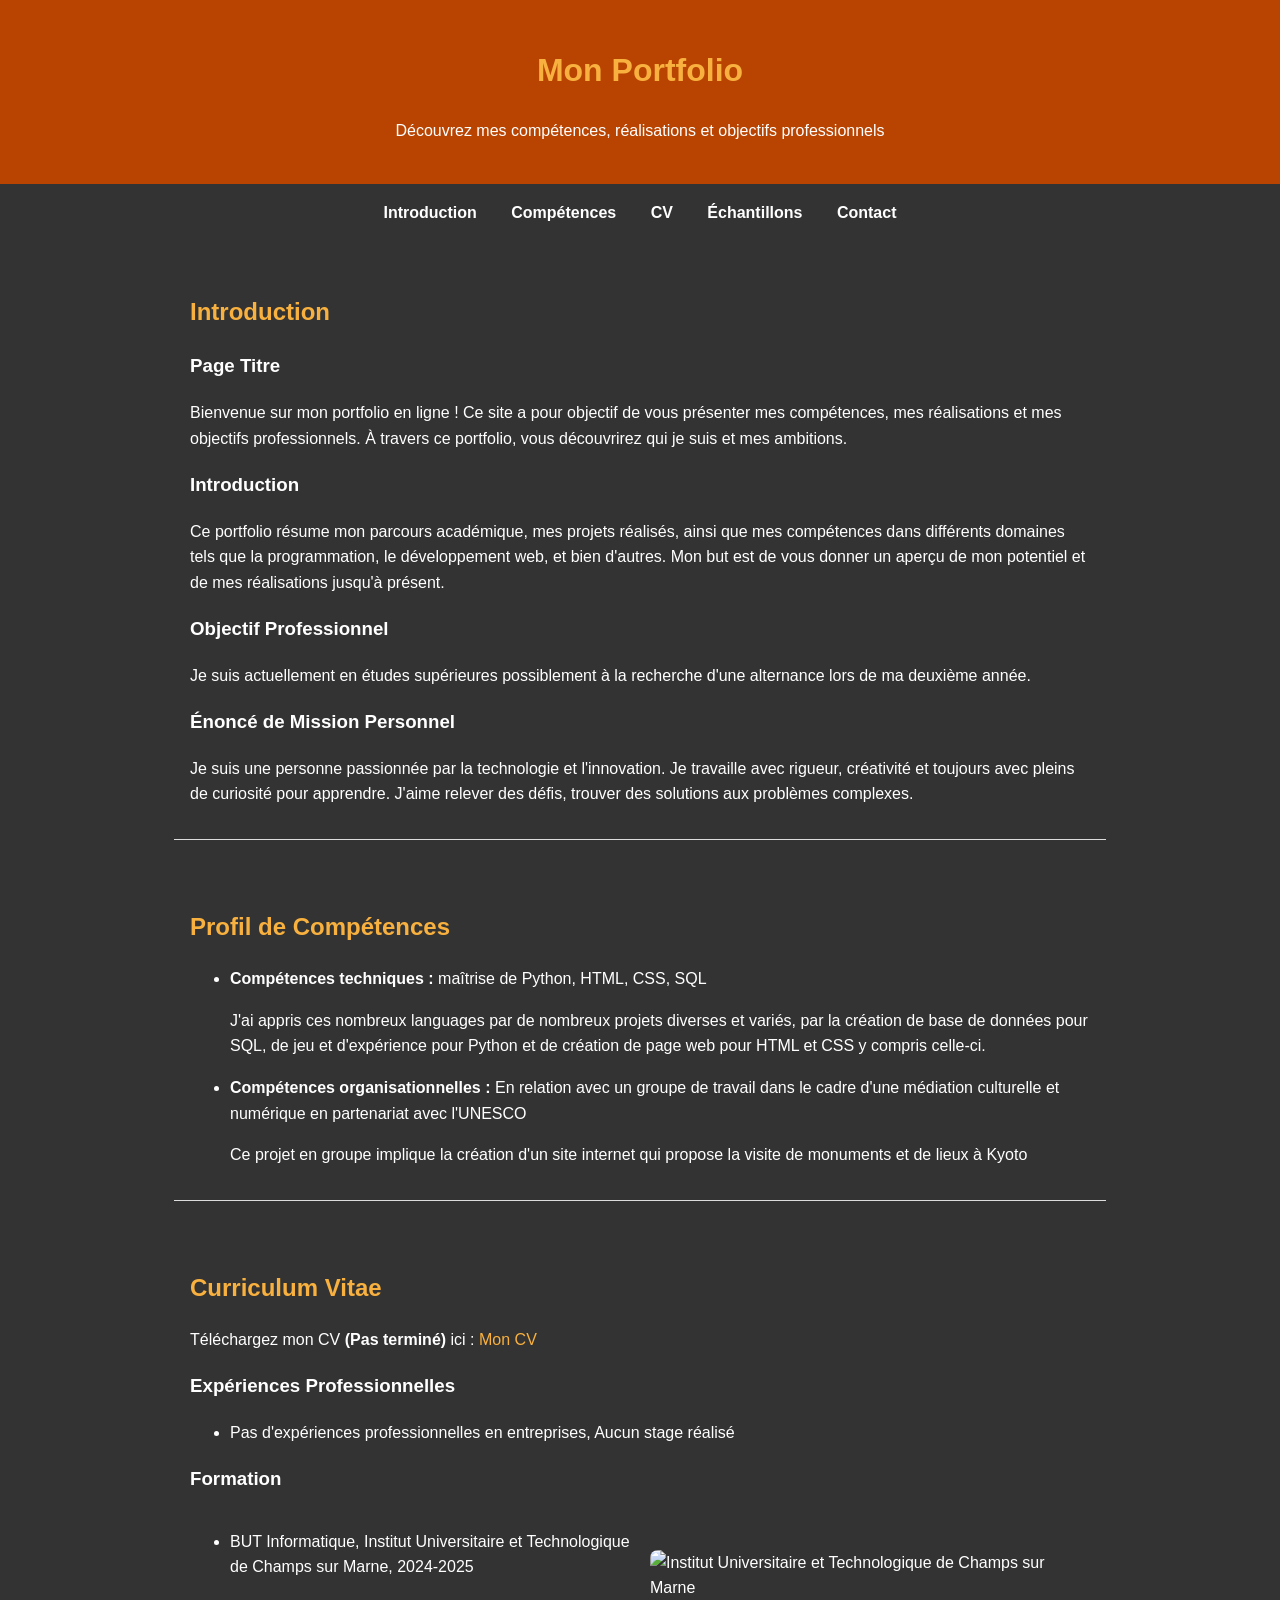
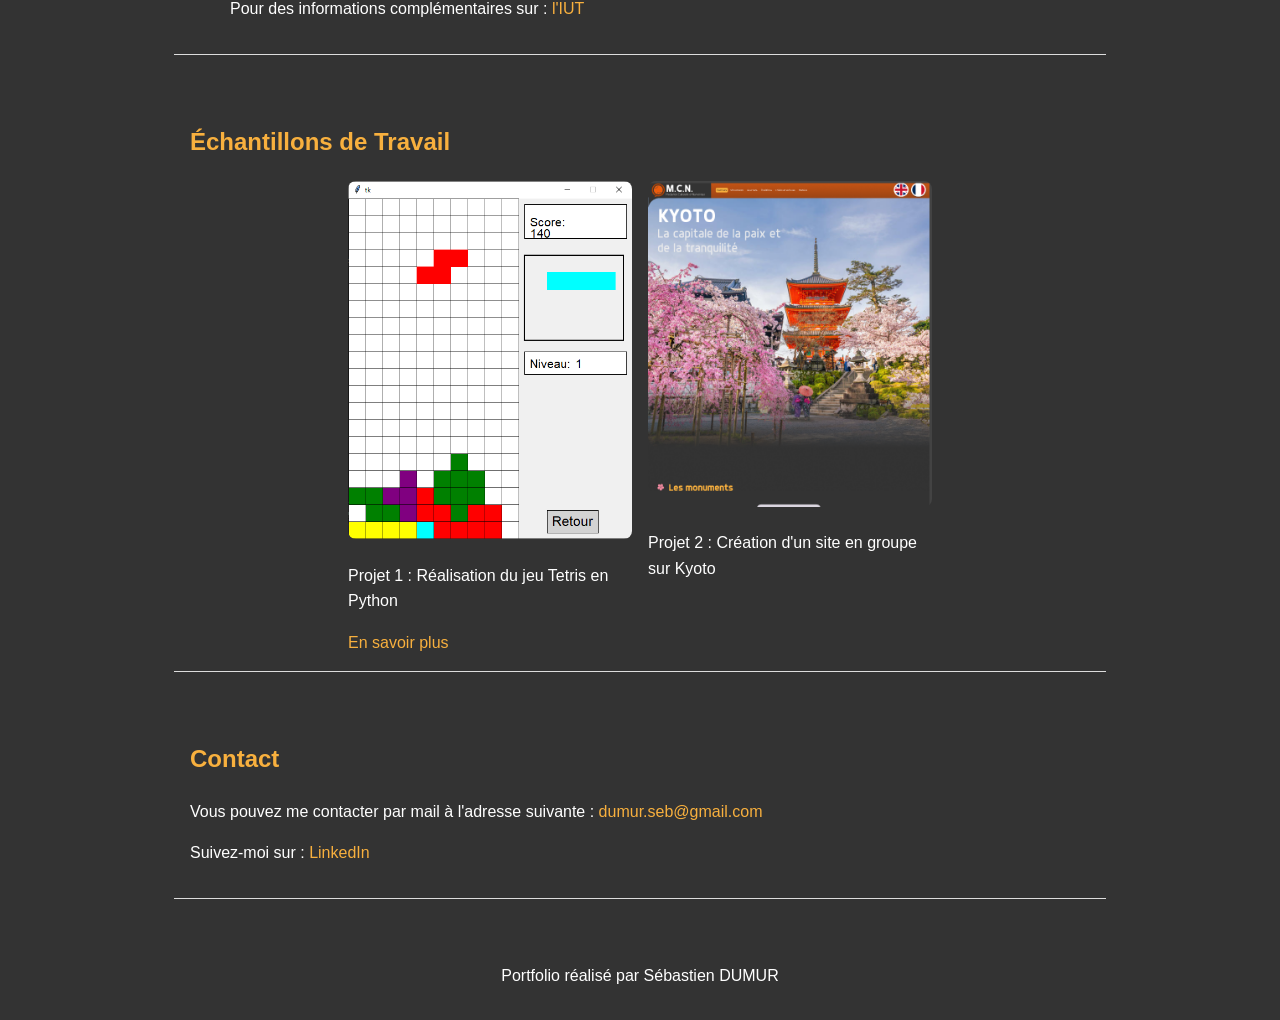
==== index.html @ 688b62e3 "Update and rename Portfolio_DUMUR.html to index.html" ====
<!DOCTYPE html>
<html lang="fr">
<head>
    <meta charset="UTF-8">
    <meta name="viewport" content="width=device-width, initial-scale=1.0">
    <title>Mon Portfolio</title>
    <style>
        body {
            font-family: Arial, sans-serif;
            line-height: 1.6;
            margin: 0;
            padding: 0;
            color: white;
            background-color: rgb(51, 51, 51);
        }
        header {
            background: rgb(185, 68, 2);
            color: white;
            padding: 1.5rem 0;
            text-align: center;
        }
        nav {
            text-align: center;
            margin-top: 1rem;
        }
        nav a {
            margin: 0 15px;
            text-decoration: none;
            color: white;
            font-weight: bold;
        }
        section {
            max-width: 900px;
            margin: 2rem auto;
            padding: 1rem;
            border-bottom: 1px solid #ddd;
        }
        h1, h2 {
            color: rgb(248, 176, 62);
        }
        footer {
            text-align: center;
            background: #333;
            color: white;
            padding: 1rem 0;
            margin-top: 2rem;
        }
        .portfolio-images {
            display: flex;
            flex-wrap: wrap;
            gap: 1rem;
            justify-content: center;
        }
        .portfolio-images .portfolio-item {
            flex: 1 1 calc(33.33% - 1rem);
            max-width: calc(33.33% - 1rem);
            box-sizing: border-box;
        }
        .portfolio-images img {
            width: 100%;
            height: auto;
            max-width: 100%;
            border-radius: 8px;
            object-fit: cover;
        }
        .more-info {
            display: none;
            margin-top: 10px;
            padding: 1rem;
            background-color: #444;
            border-radius: 8px;
        }
        .more-info a {
            color: rgb(248, 176, 62);
        }
        #info1:target {
            display: block;
        }
        a {
            color: rgb(248, 176, 62);
            text-decoration: none;
        }
        a:hover {
            color: rgb(185, 68, 2);
        }

        .formation {
            display: flex;
            justify-content: space-between;
            align-items: center;
            flex-wrap: wrap;
        }
        .formation-text {
            flex: 1;
            margin-right: 20px;
        }
        .formation-image {
            flex: 1;
            max-width: 50%;
            overflow: hidden;
        }
        .formation-image img {
            width: 100%;
            height: auto;
            border-radius: 8px;
        }

    </style>
</head>
<body>
    <header>
        <h1>Mon Portfolio</h1>
        <p>Découvrez mes compétences, réalisations et objectifs professionnels</p>
    </header>

    <nav>
        <a href="#introduction">Introduction</a>
        <a href="#competences">Compétences</a>
        <a href="#cv">CV</a>
        <a href="#echantillons">Échantillons</a>
        <a href="#contact">Contact</a>
    </nav>

    <section id="introduction">
        <h2>Introduction</h2>
        <h3>Page Titre</h3>
        <p>Bienvenue sur mon portfolio en ligne ! Ce site a pour objectif de vous présenter 
            mes compétences, mes réalisations et mes objectifs professionnels. À travers ce portfolio, 
            vous découvrirez qui je suis et mes ambitions.</p>

        <h3>Introduction</h3>
        <p>Ce portfolio résume mon parcours académique, mes projets réalisés, ainsi que mes compétences dans différents 
            domaines tels que la programmation, le développement web, et bien d'autres. 
            Mon but est de vous donner un aperçu de mon potentiel et de mes réalisations jusqu'à présent.</p>

        <h3>Objectif Professionnel</h3>
        <p>Je suis actuellement en études supérieures possiblement à la recherche d'une alternance lors de ma deuxième année.     
        </p>

        <h3>Énoncé de Mission Personnel</h3>
        <p>Je suis une personne passionnée par la technologie et l'innovation. Je travaille avec rigueur, 
            créativité et toujours avec pleins de curiosité pour apprendre. J'aime relever des défis,
             trouver des solutions aux problèmes complexes.</p>
    </section>

    <section id="competences">
        <h2>Profil de Compétences</h2>
        <ul>
            <li><strong>Compétences techniques :</strong> maîtrise de Python, HTML, CSS, SQL</li>
            <p>J'ai appris ces nombreux languages par de nombreux projets diverses et variés, par la création de base de données pour SQL, de jeu et d'expérience 
                pour Python et de création de page web pour HTML et CSS y compris celle-ci. </p>
            <li><strong>Compétences organisationnelles :</strong> En relation avec un groupe de travail dans le cadre d'une médiation culturelle et numérique en partenariat avec l'UNESCO</li>
            <p>Ce projet en groupe implique la création d'un site internet qui propose la visite de monuments et de lieux à Kyoto</p>
        </ul>
    </section>

    <section id="cv">
        <h2>Curriculum Vitae</h2>
        <p>Téléchargez mon CV <strong>(Pas terminé)</strong> ici : <a href="CV.odt" download>Mon CV</a></p>
        <h3>Expériences Professionnelles</h3>
        <ul>
            <li>Pas d'expériences professionnelles en entreprises, Aucun stage réalisé</li>
        </ul>
        <h3>Formation</h3>
        <div class="formation">
            <div class="formation-text">
                <ul>
                    <li>BUT Informatique, Institut Universitaire et Technologique de Champs sur Marne, 2024-2025</li>
                    <p>Pour des informations complémentaires sur : <a href="https://iut.univ-gustave-eiffel.fr/organisation-1/informatique" target="_blank">l'IUT</a> </p>
                </ul>
            </div>
            <div class="formation-image">
                <img src="https://but-mmi-champs.fr/img/index/iut.jpg" alt="Institut Universitaire et Technologique de Champs sur Marne">
            </div>
        </div>
    </section>

    <section id="echantillons">
        <h2>Échantillons de Travail</h2>
        <div class="portfolio-images">
            <div class="portfolio-item">
                <img src="image_portfolio.PNG" alt="Projet 1">
                <p>Projet 1 : Réalisation du jeu Tetris en Python</p>
                <a href="#info1" class="more-info-link">En savoir plus</a>
                <div id="info1" class="more-info">
                    <p>Ce projet a été réalisé en binôme, en utilisant le module graphique FLTK en Python. 
                    Le jeu Tetris a été programmé à l'aide de cette bibliothèque pour gérer l'interface graphique et les interactions de jeu.
                    Le jeu à été reproduit dans son intégralité ainsi que l'ajout de variantes du jeu original</p>
                    <p>Vous pouvez télécharger FLTK ici : <a href="https://www.fltk.org/" target="_blank">Télécharger FLTK</a></p>
                </div>
            </div>
            <div class="portfolio-item">
                <img src="image_portfolio2.PNG" alt="Projet 2">
                <p>Projet 2 : Création d'un site en groupe sur Kyoto</p>
            </div>
        </div>
    </section>

    <section id="contact">
        <h2>Contact</h2>
        <p>Vous pouvez me contacter par mail à l'adresse suivante : <a href="mailto:dumur.seb@gmail.com">dumur.seb@gmail.com</a></p>
        <p>Suivez-moi sur :
            <a href="https://www.linkedin.com/in/s%C3%A9bastien-dumur-ab3011339/" target="_blank">LinkedIn</a>
        </p>
    </section>

    <footer>
        <p>Portfolio réalisé par Sébastien DUMUR</p>
    </footer>
</body>
</html>
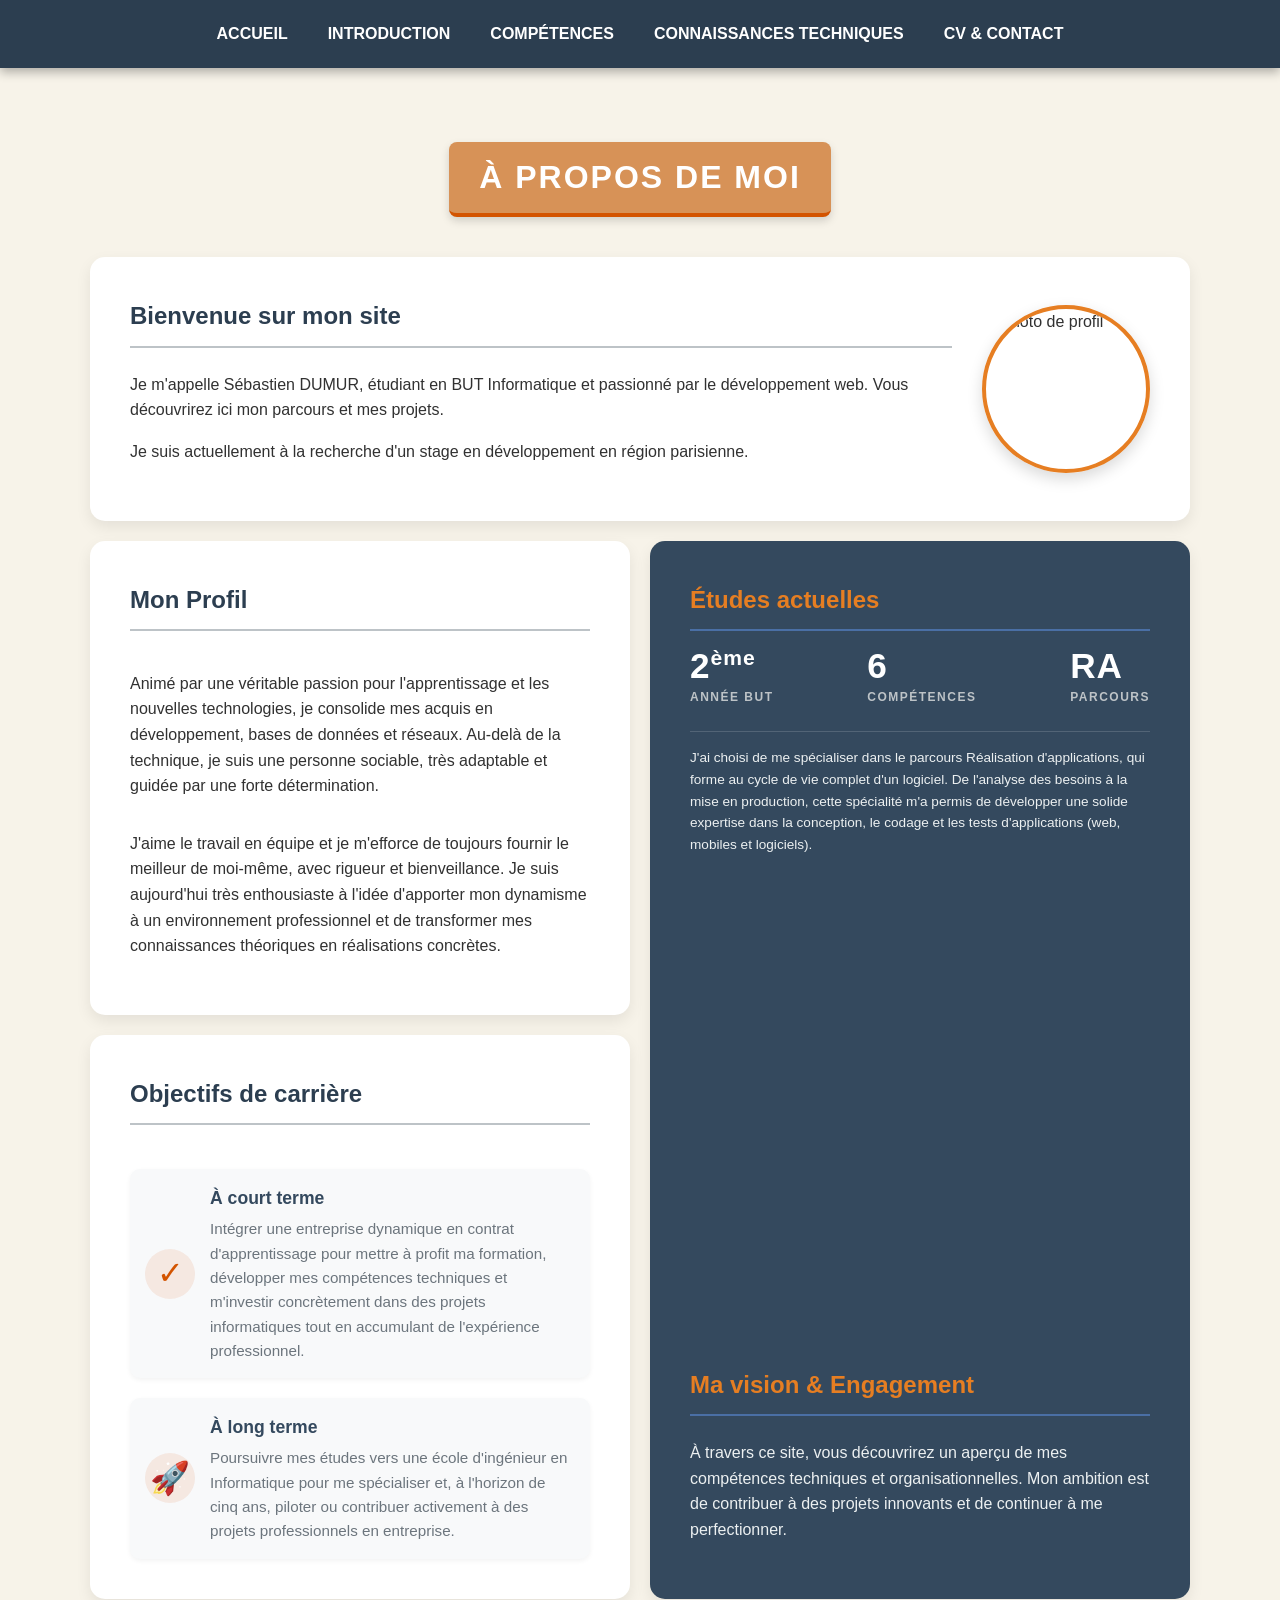
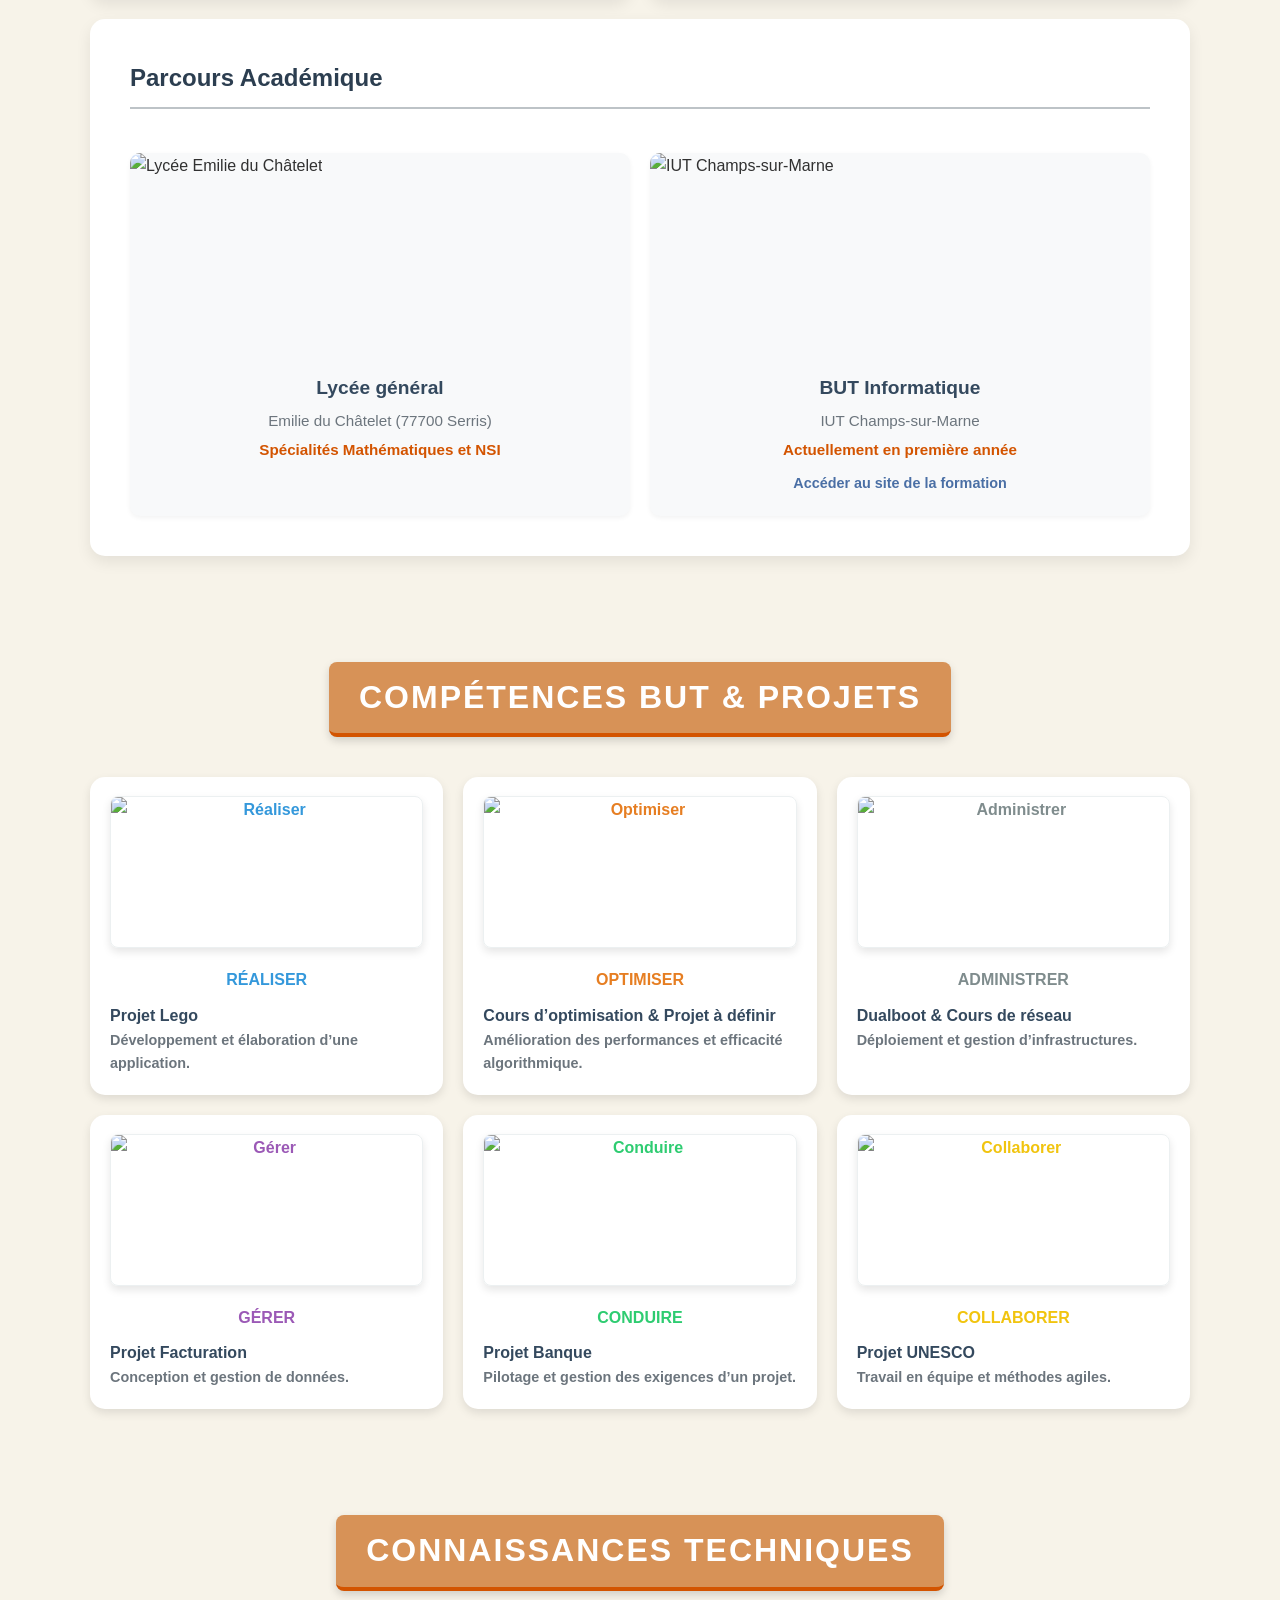
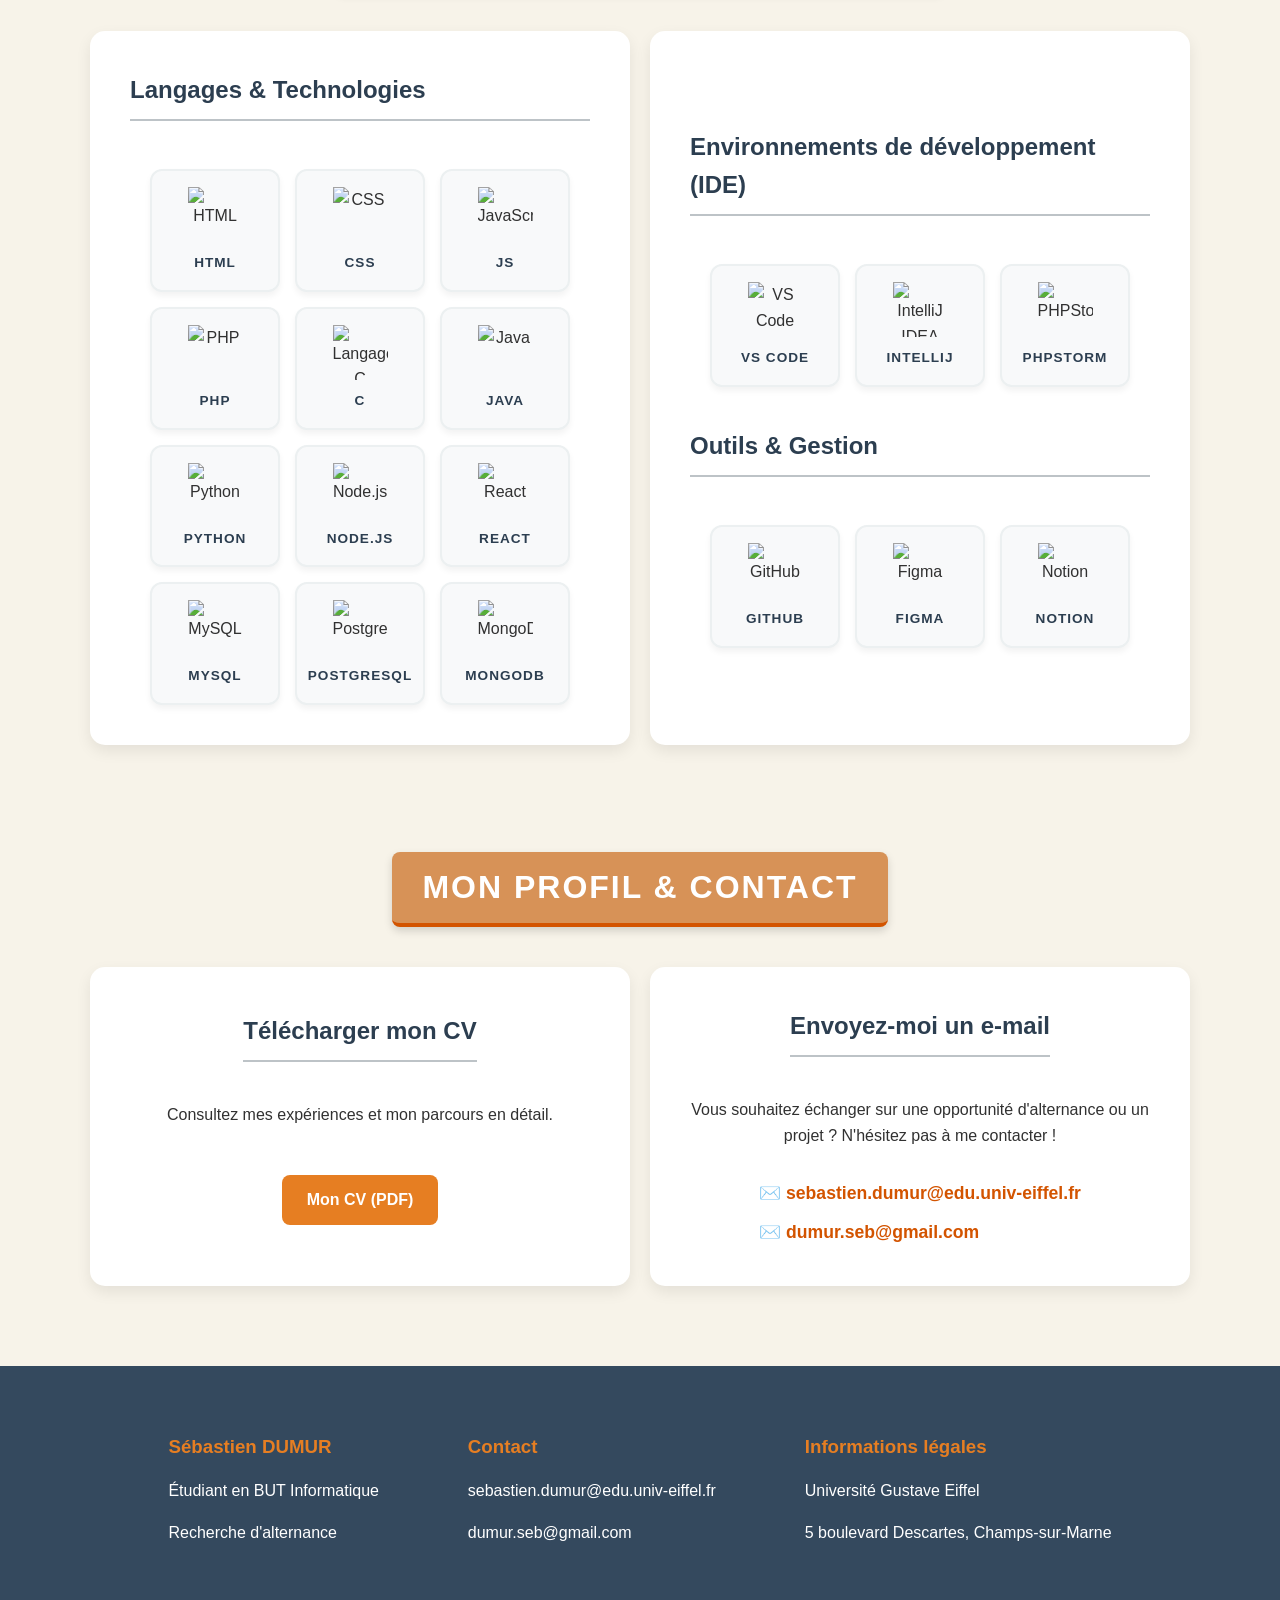
==== commit 301c5a3e: "Add code files from dump of a new version of my portfolio" ====
--- a/index.html
+++ b/index.html
@@ -1,211 +1,315 @@
-<!DOCTYPE html>
-<html lang="fr">
-<head>
-    <meta charset="UTF-8">
-    <meta name="viewport" content="width=device-width, initial-scale=1.0">
-    <title>Mon Portfolio</title>
-    <style>
-        body {
-            font-family: Arial, sans-serif;
-            line-height: 1.6;
-            margin: 0;
-            padding: 0;
-            color: white;
-            background-color: rgb(51, 51, 51);
-        }
-        header {
-            background: rgb(185, 68, 2);
-            color: white;
-            padding: 1.5rem 0;
-            text-align: center;
-        }
-        nav {
-            text-align: center;
-            margin-top: 1rem;
-        }
-        nav a {
-            margin: 0 15px;
-            text-decoration: none;
-            color: white;
-            font-weight: bold;
-        }
-        section {
-            max-width: 900px;
-            margin: 2rem auto;
-            padding: 1rem;
-            border-bottom: 1px solid #ddd;
-        }
-        h1, h2 {
-            color: rgb(248, 176, 62);
-        }
-        footer {
-            text-align: center;
-            background: #333;
-            color: white;
-            padding: 1rem 0;
-            margin-top: 2rem;
-        }
-        .portfolio-images {
-            display: flex;
-            flex-wrap: wrap;
-            gap: 1rem;
-            justify-content: center;
-        }
-        .portfolio-images .portfolio-item {
-            flex: 1 1 calc(33.33% - 1rem);
-            max-width: calc(33.33% - 1rem);
-            box-sizing: border-box;
-        }
-        .portfolio-images img {
-            width: 100%;
-            height: auto;
-            max-width: 100%;
-            border-radius: 8px;
-            object-fit: cover;
-        }
-        .more-info {
-            display: none;
-            margin-top: 10px;
-            padding: 1rem;
-            background-color: #444;
-            border-radius: 8px;
-        }
-        .more-info a {
-            color: rgb(248, 176, 62);
-        }
-        #info1:target {
-            display: block;
-        }
-        a {
-            color: rgb(248, 176, 62);
-            text-decoration: none;
-        }
-        a:hover {
-            color: rgb(185, 68, 2);
-        }
-
-        .formation {
-            display: flex;
-            justify-content: space-between;
-            align-items: center;
-            flex-wrap: wrap;
-        }
-        .formation-text {
-            flex: 1;
-            margin-right: 20px;
-        }
-        .formation-image {
-            flex: 1;
-            max-width: 50%;
-            overflow: hidden;
-        }
-        .formation-image img {
-            width: 100%;
-            height: auto;
-            border-radius: 8px;
-        }
-
-    </style>
-</head>
-<body>
-    <header>
-        <h1>Mon Portfolio</h1>
-        <p>Découvrez mes compétences, réalisations et objectifs professionnels</p>
-    </header>
-
-    <nav>
-        <a href="#introduction">Introduction</a>
-        <a href="#competences">Compétences</a>
-        <a href="#cv">CV</a>
-        <a href="#echantillons">Échantillons</a>
-        <a href="#contact">Contact</a>
-    </nav>
-
-    <section id="introduction">
-        <h2>Introduction</h2>
-        <h3>Page Titre</h3>
-        <p>Bienvenue sur mon portfolio en ligne ! Ce site a pour objectif de vous présenter 
-            mes compétences, mes réalisations et mes objectifs professionnels. À travers ce portfolio, 
-            vous découvrirez qui je suis et mes ambitions.</p>
-
-        <h3>Introduction</h3>
-        <p>Ce portfolio résume mon parcours académique, mes projets réalisés, ainsi que mes compétences dans différents 
-            domaines tels que la programmation, le développement web, et bien d'autres. 
-            Mon but est de vous donner un aperçu de mon potentiel et de mes réalisations jusqu'à présent.</p>
-
-        <h3>Objectif Professionnel</h3>
-        <p>Je suis actuellement en études supérieures possiblement à la recherche d'une alternance lors de ma deuxième année.     
-        </p>
-
-        <h3>Énoncé de Mission Personnel</h3>
-        <p>Je suis une personne passionnée par la technologie et l'innovation. Je travaille avec rigueur, 
-            créativité et toujours avec pleins de curiosité pour apprendre. J'aime relever des défis,
-             trouver des solutions aux problèmes complexes.</p>
-    </section>
-
-    <section id="competences">
-        <h2>Profil de Compétences</h2>
-        <ul>
-            <li><strong>Compétences techniques :</strong> maîtrise de Python, HTML, CSS, SQL</li>
-            <p>J'ai appris ces nombreux languages par de nombreux projets diverses et variés, par la création de base de données pour SQL, de jeu et d'expérience 
-                pour Python et de création de page web pour HTML et CSS y compris celle-ci. </p>
-            <li><strong>Compétences organisationnelles :</strong> En relation avec un groupe de travail dans le cadre d'une médiation culturelle et numérique en partenariat avec l'UNESCO</li>
-            <p>Ce projet en groupe implique la création d'un site internet qui propose la visite de monuments et de lieux à Kyoto</p>
-        </ul>
-    </section>
-
-    <section id="cv">
-        <h2>Curriculum Vitae</h2>
-        <p>Téléchargez mon CV <strong>(Pas terminé)</strong> ici : <a href="CV.odt" download>Mon CV</a></p>
-        <h3>Expériences Professionnelles</h3>
-        <ul>
-            <li>Pas d'expériences professionnelles en entreprises, Aucun stage réalisé</li>
-        </ul>
-        <h3>Formation</h3>
-        <div class="formation">
-            <div class="formation-text">
-                <ul>
-                    <li>BUT Informatique, Institut Universitaire et Technologique de Champs sur Marne, 2024-2025</li>
-                    <p>Pour des informations complémentaires sur : <a href="https://iut.univ-gustave-eiffel.fr/organisation-1/informatique" target="_blank">l'IUT</a> </p>
-                </ul>
-            </div>
-            <div class="formation-image">
-                <img src="https://but-mmi-champs.fr/img/index/iut.jpg" alt="Institut Universitaire et Technologique de Champs sur Marne">
-            </div>
-        </div>
-    </section>
-
-    <section id="echantillons">
-        <h2>Échantillons de Travail</h2>
-        <div class="portfolio-images">
-            <div class="portfolio-item">
-                <img src="image_portfolio.PNG" alt="Projet 1">
-                <p>Projet 1 : Réalisation du jeu Tetris en Python</p>
-                <a href="#info1" class="more-info-link">En savoir plus</a>
-                <div id="info1" class="more-info">
-                    <p>Ce projet a été réalisé en binôme, en utilisant le module graphique FLTK en Python. 
-                    Le jeu Tetris a été programmé à l'aide de cette bibliothèque pour gérer l'interface graphique et les interactions de jeu.
-                    Le jeu à été reproduit dans son intégralité ainsi que l'ajout de variantes du jeu original</p>
-                    <p>Vous pouvez télécharger FLTK ici : <a href="https://www.fltk.org/" target="_blank">Télécharger FLTK</a></p>
-                </div>
-            </div>
-            <div class="portfolio-item">
-                <img src="image_portfolio2.PNG" alt="Projet 2">
-                <p>Projet 2 : Création d'un site en groupe sur Kyoto</p>
-            </div>
-        </div>
-    </section>
-
-    <section id="contact">
-        <h2>Contact</h2>
-        <p>Vous pouvez me contacter par mail à l'adresse suivante : <a href="mailto:dumur.seb@gmail.com">dumur.seb@gmail.com</a></p>
-        <p>Suivez-moi sur :
-            <a href="https://www.linkedin.com/in/s%C3%A9bastien-dumur-ab3011339/" target="_blank">LinkedIn</a>
-        </p>
-    </section>
-
-    <footer>
-        <p>Portfolio réalisé par Sébastien DUMUR</p>
-    </footer>
-</body>
-</html>
+<!DOCTYPE html>
+<html lang="fr">
+<head>
+    <meta charset="UTF-8">
+    <meta name="viewport" content="width=device-width, initial-scale=1.0">
+    <title>Mon Portfolio | Sébastien DUMUR</title>
+    <link rel="stylesheet" href="styles.css">
+</head>
+<body>
+    <nav>
+        <a href="index.html">Accueil</a>
+        <a href="#introduction">Introduction</a>
+        <a href="competences.html">Compétences</a>
+        <a href="#connaissances">Connaissances techniques</a>
+        <a href="#cv-contact">CV & Contact</a>
+    </nav>
+
+    <main>
+        <section id="introduction">
+            <h2>À propos de moi</h2>
+            
+            <div class="grid-layout">
+                <div class="grid-block grid-wide intro-block">
+                    <div class="intro-text">
+                        <h3>Bienvenue sur mon site</h3>
+                        <p>Je m'appelle Sébastien DUMUR, étudiant en BUT Informatique et passionné par le développement web. Vous découvrirez ici mon parcours et mes projets.</p>
+                        <p>Je suis actuellement à la recherche d'un stage en développement en région parisienne.</p>
+                    </div>
+                    <img src="Image/pfp.jpg" alt="photo de profil" class="profile-pic">
+                </div>
+
+                <div class="grid-block">
+                    <h3>Mon Profil</h3>
+                    <p>Animé par une véritable passion pour l'apprentissage et les nouvelles technologies, je consolide mes acquis en développement, bases de données et réseaux. Au-delà de la technique, je suis une personne sociable, très adaptable et guidée par une forte détermination.</p>
+                    <p>J'aime le travail en équipe et je m'efforce de toujours fournir le meilleur de moi-même, avec rigueur et bienveillance. Je suis aujourd'hui très enthousiaste à l'idée d'apporter mon dynamisme à un environnement professionnel et de transformer mes connaissances théoriques en réalisations concrètes.</p>
+                </div>
+
+                <div class="grid-block grid-tall">
+                    <div class="etudes-actuelles">
+                        <h3>Études actuelles</h3>
+                        <div class="stats-row">
+                            <div class="stat-item">
+                                <span class="stat-value">2<sup style="font-size: 0.6em;">ème</sup></span>
+                                <span class="stat-label">ANNÉE BUT</span>
+                            </div>
+                            <div class="stat-item">
+                                <span class="stat-value">6</span>
+                                <span class="stat-label">COMPÉTENCES</span>
+                            </div>
+                            <div class="stat-item">
+                                <span class="stat-value">RA</span>
+                                <span class="stat-label">PARCOURS</span>
+                            </div>
+                        </div>
+                        <p class="ra-desc">J'ai choisi de me spécialiser dans le parcours Réalisation d'applications, qui forme au cycle de vie complet d'un logiciel. De l'analyse des besoins à la mise en production, cette spécialité m'a permis de développer une solide expertise dans la conception, le codage et les tests d'applications (web, mobiles et logiciels).</p>
+                    </div>
+
+                    <div class="vision-text">
+                        <h3>Ma vision & Engagement</h3>
+                        <p>À travers ce site, vous découvrirez un aperçu de mes compétences techniques et organisationnelles. Mon ambition est de contribuer à des projets innovants et de continuer à me perfectionner.</p>
+                    </div>
+                </div>
+
+                <div class="grid-block goals-container">
+                    <h3>Objectifs de carrière</h3>
+                    <div class="goal-item short-term">
+                        <div class="icon-placeholder">✓</div> 
+                        <div class="goal-text">
+                            <h4>À court terme</h4>
+                            <p>Intégrer une entreprise dynamique en contrat d'apprentissage pour mettre à profit ma formation, développer mes compétences techniques et m'investir concrètement dans des projets informatiques tout en accumulant de l'expérience professionnel.</p>
+                        </div>
+                    </div>
+                    <div class="goal-item long-term">
+                        <div class="icon-placeholder">🚀</div> 
+                        <div class="goal-text">
+                            <h4>À long terme</h4>
+                            <p>Poursuivre mes études vers une école d'ingénieur en Informatique pour me spécialiser et, à l'horizon de cinq ans, piloter ou contribuer activement à des projets professionnels en entreprise.</p>
+                        </div>
+                    </div>
+                </div>
+
+                <div class="grid-block grid-wide">
+                    <h3>Parcours Académique</h3>
+                    <div class="academic-structure">
+                        <div class="academic-item lycée">
+                            <div class="img-wrapper">
+                                <img src="Image/image_lycee.jpg" alt="Lycée Emilie du Châtelet" class="formation-image">
+                            </div>
+                            <div class="academic-info">
+                                <h4>Lycée général</h4>
+                                <p>Emilie du Châtelet (77700 Serris)</p>
+                                <p class="specialties">Spécialités Mathématiques et NSI</p>
+                            </div>
+                        </div>
+                        <div class="academic-item but">
+                            <div class="img-wrapper">
+                                <img src="Image/iut.jpg" alt="IUT Champs-sur-Marne" class="formation-image">
+                            </div>
+                            <div class="academic-info">
+                                <h4>BUT Informatique</h4>
+                                <p>IUT Champs-sur-Marne</p>
+                                <p class="specialties">Actuellement en première année</p>
+                                <p><a href="https://iut.univ-gustave-eiffel.fr/organisation-1/informatique" target="_blank" class="formation-link">Accéder au site de la formation</a></p>
+                            </div>
+                        </div>
+                    </div>
+                </div>
+            </div>
+        </section>
+
+        <section id="competences">
+            <h2>Compétences BUT & Projets</h2>
+            <div class="competences-but-grid">
+                <a href="competences.html#realiser" class="carte-comp-but">
+                    <div class="icon-placeholder blue">
+                        <img src="Image/img2brick.png" alt="Réaliser">
+                    </div> 
+                    <div class="comp-title blue">RÉALISER</div>
+                    <div class="project-info">
+                        <p class="project-name">Projet Lego</p>
+                        <p class="project-desc">Développement et élaboration d’une application.</p>
+                    </div>
+                </a>
+                <a href="competences.html#optimiser" class="carte-comp-but">
+                    <div class="icon-placeholder orange">
+                        <img src="Image/td.png" alt="Optimiser">
+                    </div> 
+                    <div class="comp-title orange">OPTIMISER</div>
+                    <div class="project-info">
+                        <p class="project-name">Cours d’optimisation & Projet à définir</p>
+                        <p class="project-desc">Amélioration des performances et efficacité algorithmique.</p>
+                    </div>
+                </a>
+                <a href="competences.html#administrer" class="carte-comp-but">
+                    <div class="icon-placeholder grey">
+                        <img src="Image/td.png" alt="Administrer">
+                    </div> 
+                    <div class="comp-title grey">ADMINISTRER</div>
+                    <div class="project-info">
+                        <p class="project-name">Dualboot & Cours de réseau</p>
+                        <p class="project-desc">Déploiement et gestion d’infrastructures.</p>
+                    </div>
+                </a>
+                <a href="competences.html#gerer" class="carte-comp-but">
+                    <div class="icon-placeholder purple">
+                        <img src="Image/facturation.png" alt="Gérer">
+                    </div> 
+                    <div class="comp-title purple">GÉRER</div>
+                    <div class="project-info">
+                        <p class="project-name">Projet Facturation</p>
+                        <p class="project-desc">Conception et gestion de données.</p>
+                    </div>
+                </a>
+                <a href="competences.html#conduire" class="carte-comp-but">
+                    <div class="icon-placeholder green">
+                        <img src="Image/banque.png" alt="Conduire">
+                    </div> 
+                    <div class="comp-title green">CONDUIRE</div>
+                    <div class="project-info">
+                        <p class="project-name">Projet Banque</p>
+                        <p class="project-desc">Pilotage et gestion des exigences d’un projet.</p>
+                    </div>
+                </a>
+                <a href="competences.html#collaborer" class="carte-comp-but">
+                    <div class="icon-placeholder yellow">
+                        <img src="Image/unesco.jpg" alt="Collaborer">
+                    </div> 
+                    <div class="comp-title yellow">COLLABORER</div>
+                    <div class="project-info">
+                        <p class="project-name">Projet UNESCO</p>
+                        <p class="project-desc">Travail en équipe et méthodes agiles.</p>
+                    </div>
+                </a>
+            </div>
+        </section>
+
+        <section id="connaissances">
+            <h2>Connaissances techniques</h2>
+            
+            <div class="grid-layout">
+                <div class="grid-block">
+                    <h3>Langages & Technologies</h3>
+                    <div class="tech-cards-container">
+                        <div class="tech-card">
+                            <img src="Image/html5.svg" alt="HTML">
+                            <span class="tech-title">HTML</span>
+                        </div>
+                        <div class="tech-card">
+                            <img src="Image/css.svg" alt="CSS">
+                            <span class="tech-title">CSS</span>
+                        </div>
+                        <div class="tech-card">
+                            <img src="Image/javascript.svg" alt="JavaScript">
+                            <span class="tech-title">JS</span>
+                        </div>
+                        <div class="tech-card">
+                            <img src="Image/php.svg" alt="PHP">
+                            <span class="tech-title">PHP</span>
+                        </div>
+                        <div class="tech-card">
+                            <img src="Image/c.svg" alt="Langage C">
+                            <span class="tech-title">C</span>
+                        </div>
+                        <div class="tech-card">
+                            <img src="Image/java.svg" alt="Java">
+                            <span class="tech-title">JAVA</span>
+                        </div>
+                        <div class="tech-card">
+                            <img src="Image/python.svg" alt="Python">
+                            <span class="tech-title">PYTHON</span>
+                        </div>
+                        <div class="tech-card">
+                            <img src="Image/nodejs.svg" alt="Node.js">
+                            <span class="tech-title">NODE.JS</span>
+                        </div>
+                        <div class="tech-card">
+                            <img src="Image/react.svg" alt="React">
+                            <span class="tech-title">REACT</span>
+                        </div>
+                        <div class="tech-card">
+                            <img src="Image/mysql.svg" alt="MySQL">
+                            <span class="tech-title">MYSQL</span>
+                        </div>
+                        <div class="tech-card">
+                            <img src="Image/postgresql.svg" alt="PostgreSQL">
+                            <span class="tech-title">POSTGRESQL</span>
+                        </div>
+                        <div class="tech-card">
+                            <img src="Image/mongodb.svg" alt="MongoDB">
+                            <span class="tech-title">MONGODB</span>
+                        </div>
+                    </div>
+                </div>
+
+                <div class="grid-block">
+                    <h3>Environnements de développement (IDE)</h3>
+                    <div class="tech-cards-container">
+                        <div class="tech-card">
+                            <img src="Image/vscode.svg" alt="VS Code">
+                            <span class="tech-title">VS CODE</span>
+                        </div>
+                        <div class="tech-card">
+                            <img src="Image/intellij.svg" alt="IntelliJ IDEA">
+                            <span class="tech-title">INTELLIJ</span>
+                        </div>
+                        <div class="tech-card">
+                            <img src="Image/phpstorm.svg" alt="PHPStorm">
+                            <span class="tech-title">PHPSTORM</span>
+                        </div>
+                    </div>
+
+                    <h3 style="margin-top: 2.5rem;">Outils & Gestion</h3>
+                    <div class="tech-cards-container">
+                        <div class="tech-card">
+                            <img src="Image/github.svg" alt="GitHub">
+                            <span class="tech-title">GITHUB</span>
+                        </div>
+                        <div class="tech-card">
+                            <img src="Image/figma.svg" alt="Figma">
+                            <span class="tech-title">FIGMA</span>
+                        </div>
+                        <div class="tech-card">
+                            <img src="Image/notion.svg" alt="Notion">
+                            <span class="tech-title">NOTION</span>
+                        </div>
+                    </div>
+                </div>
+            </div>
+        </section>
+        
+
+        <section id="cv-contact">
+            <h2>Mon Profil & Contact</h2>
+            <div class="grid-layout">
+                
+                <div class="grid-block" style="text-align: center; display: flex; flex-direction: column; align-items: center; justify-content: center;">
+                    <h3>Télécharger mon CV</h3>
+                    <p>Consultez mes expériences et mon parcours en détail.</p>
+                    <p><a href="PDF/CV_DUMUR_Sebastien.pdf" download style="background: #e67e22; color: white; padding: 12px 25px; border-radius: 8px; display: inline-block; margin-top: 15px;">Mon CV (PDF)</a></p>
+                </div>
+
+                <div class="grid-block" style="text-align: center; display: flex; flex-direction: column; align-items: center; justify-content: center;">
+                    <h3>Envoyez-moi un e-mail</h3>
+                    <p>Vous souhaitez échanger sur une opportunité d'alternance ou un projet ? N'hésitez pas à me contacter !</p>
+                    <div style="margin-top: 15px; text-align: left;">
+                        <a href="mailto:sebastien.dumur@edu.univ-eiffel.fr" style="font-size: 1.1rem; display: block; margin-bottom: 10px;">✉️ sebastien.dumur@edu.univ-eiffel.fr</a>
+                        <a href="mailto:dumur.seb@gmail.com" style="font-size: 1.1rem; display: block;">✉️ dumur.seb@gmail.com</a>
+                    </div>
+                </div>
+
+            </div>
+        </section>
+    </main>
+
+    <footer>
+        <div class="footer-container">
+            <div>
+                <h3>Sébastien DUMUR</h3>
+                <p>Étudiant en BUT Informatique</p>
+                <p>Recherche d'alternance</p>
+            </div>
+            <div>
+                <h3>Contact</h3>
+                <p>sebastien.dumur@edu.univ-eiffel.fr</p>
+                <p>dumur.seb@gmail.com</p>
+            </div>
+            <div>
+                <h3>Informations légales</h3>
+                <p>Université Gustave Eiffel</p>
+                <p>5 boulevard Descartes, Champs-sur-Marne</p>
+            </div>
+        </div>
+    </footer>
+</body>
+</html>
--- a/styles.css
+++ b/styles.css
@@ -0,0 +1,908 @@
+/* #> sert à différencier des commentaires classiques des sections de code */
+/* #> styles globaux */
+body {
+    font-family: 'Segoe UI', Tahoma, Geneva, Verdana, sans-serif;
+    margin: 0;
+    padding: 0;
+    background: #f7f3e9;
+    color: #313131;
+    line-height: 1.6;
+    text-align: center;
+    overflow-x: hidden;
+}
+
+h1,
+h3,
+h4 {
+    color: #34495e;
+    font-weight: bold;
+}
+
+a {
+    color: #d35400;
+    text-decoration: none;
+    font-weight: bold;
+    transition: color 0.3s ease;
+}
+
+a:hover {
+    color: #2980b9;
+    text-decoration: underline;
+}
+
+/* #>header & nav*/
+
+header {
+    background: #4a6fa5;
+    color: white;
+    padding: 2rem 1rem 3rem 1rem;
+    text-align: center;
+}
+
+header h1 {
+    color: white;
+    margin: 0 0 10px 0;
+}
+
+/* La navbar qui suit le défilement */
+nav {
+    position: sticky;
+    top: 0;
+    z-index: 1000;
+    background-color: #2c3e50;
+    padding: 1rem;
+    display: flex;
+    justify-content: center;
+    flex-wrap: wrap;
+    gap: 20px;
+    box-shadow: 0 4px 10px rgba(0, 0, 0, 0.3);
+    width: 100%;
+    box-sizing: border-box;
+}
+
+nav a {
+    color: white;
+    text-decoration: none;
+    font-weight: bold;
+    font-size: 1rem;
+    text-transform: uppercase;
+    transition: color 0.3s ease, transform 0.3s ease;
+    padding: 5px 10px;
+}
+
+nav a:hover {
+    color: #e67e22;
+    transform: translateY(-2px);
+}
+
+/* #> Titres sections */
+section {
+    margin-top: 3rem;
+    margin-bottom: 5rem;
+    padding: 0 1rem;
+}
+
+section h2 {
+    color: #fff;
+    background-color: #d79257;
+    /* Couleur orange d'accentuation */
+    display: inline-block;
+    padding: 10px 30px;
+    border-radius: 8px;
+    font-size: 2rem;
+    text-transform: uppercase;
+    letter-spacing: 2px;
+    box-shadow: 0 4px 8px rgba(0, 0, 0, 0.15);
+    margin-bottom: 2.5rem;
+    border-bottom: 4px solid #d35400;
+}
+
+/* #> grid layout */
+.grid-layout {
+    display: grid;
+    grid-template-columns: 1fr 1fr;
+    gap: 20px;
+    max-width: 1100px;
+    margin: 0 auto;
+}
+
+.grid-block {
+    background-color: #fff;
+    padding: 2.5rem;
+    border-radius: 15px;
+    box-shadow: 0 6px 15px rgba(0, 0, 0, 0.08);
+    text-align: left;
+    display: flex;
+    flex-direction: column;
+    justify-content: center;
+    transition: transform 0.3s ease;
+}
+
+.grid-block:hover {
+    transform: translateY(-5px);
+}
+
+.grid-block h3 {
+    margin-top: 0;
+    color: #2c3e50;
+    font-size: 1.5rem;
+    border-bottom: 2px solid #bdc3c7;
+    padding-bottom: 10px;
+}
+
+/* Le bloc qui prend toute la hauteur sur la droite */
+.grid-tall {
+    grid-row: span 2;
+    background-color: #34495e;
+    color: #ecf0f1;
+    justify-content: flex-start;
+    /* Aligne le contenu tout en haut */
+}
+
+.grid-tall h3 {
+    color: #e67e22;
+    border-bottom-color: #4a6fa5;
+}
+
+/* Le bloc qui prend toute la largeur */
+.grid-wide {
+    grid-column: span 2;
+}
+
+/* #> section introduction */
+.intro-block {
+    display: flex;
+    flex-direction: row;
+    align-items: center;
+    justify-content: space-between;
+    gap: 30px;
+}
+
+.intro-text {
+    flex: 1;
+}
+
+.profile-pic {
+    width: 160px;
+    height: 160px;
+    border-radius: 50%;
+    object-fit: cover;
+    border: 4px solid #e67e22;
+    /* Bordure orange pour rappeler le thème */
+    box-shadow: 0 6px 15px rgba(0, 0, 0, 0.15);
+    flex-shrink: 0;
+    /* Empêche la photo de s'écraser */
+}
+
+/* #> Objectif de carrière */
+
+.goals-container {
+    display: flex;
+    flex-direction: column;
+    gap: 20px;
+    justify-content: space-around;
+}
+
+.goal-item {
+    display: flex;
+    flex-direction: row;
+    align-items: center;
+    gap: 15px;
+    background: #f8f9fa;
+    padding: 15px;
+    border-radius: 10px;
+    box-shadow: 0 2px 5px rgba(0, 0, 0, 0.05);
+}
+
+.goal-item .icon-placeholder {
+    font-size: 2rem;
+    color: #d35400;
+    background: rgba(211, 84, 0, 0.1);
+    width: 50px;
+    height: 50px;
+    border-radius: 50%;
+    display: flex;
+    align-items: center;
+    justify-content: center;
+    flex-shrink: 0;
+}
+
+.goal-text h4 {
+    margin: 0;
+    font-size: 1.1rem;
+    color: #34495e;
+}
+
+.goal-text p {
+    margin: 5px 0 0 0;
+    font-size: 0.95rem;
+    color: #6c757d;
+}
+
+a.carte-comp-but {
+    text-decoration: none;
+    color: inherit;
+    display: flex;
+    /* Assure que le flexbox continue de fonctionner */
+}
+
+/* #> Parcours académiques */
+.academic-structure {
+    display: flex;
+    flex-direction: row;
+    gap: 20px;
+    justify-content: space-between;
+    margin-top: 20px;
+}
+
+.academic-item {
+    flex: 1;
+    background-color: #f8f9fa;
+    border-radius: 10px;
+    box-shadow: 0 2px 5px rgba(0, 0, 0, 0.05);
+    overflow: hidden;
+    display: flex;
+    flex-direction: column;
+}
+
+.img-wrapper {
+    width: 100%;
+    height: 200px;
+    overflow: hidden;
+}
+
+.formation-image {
+    width: 100%;
+    height: 100%;
+    object-fit: cover;
+    transition: transform 0.3s ease;
+}
+
+.academic-item:hover .formation-image {
+    transform: scale(1.05);
+}
+
+.academic-info {
+    padding: 20px;
+    text-align: center;
+}
+
+.academic-info h4 {
+    margin: 0 0 5px 0;
+    font-size: 1.2rem;
+    color: #34495e;
+}
+
+.academic-info p {
+    margin: 0;
+    font-size: 0.95rem;
+    color: #6c757d;
+}
+
+.academic-info .specialties {
+    font-weight: bold;
+    color: #d35400;
+    margin-top: 5px;
+}
+
+.formation-link {
+    display: inline-block;
+    margin-top: 10px;
+    font-size: 0.9rem;
+    color: #4a6fa5;
+}
+
+/* #> section compétences */
+.competences-but-grid {
+    display: grid;
+    grid-template-columns: repeat(3, 1fr);
+    /* 3 colonnes par défaut */
+    gap: 20px;
+    max-width: 1100px;
+    margin: 0 auto;
+}
+
+.carte-comp-but {
+    background-color: #fff;
+    padding: 20px;
+    border-radius: 15px;
+    box-shadow: 0 4px 10px rgba(0, 0, 0, 0.1);
+    text-align: center;
+    display: flex;
+    flex-direction: column;
+    align-items: center;
+    transition: transform 0.3s, box-shadow 0.3s;
+}
+
+.carte-comp-but:hover {
+    transform: translateY(-5px);
+    box-shadow: 0 6px 15px rgba(0, 0, 0, 0.15);
+}
+
+.carte-comp-but .icon-placeholder {
+    width: 100%;
+    height: 150px;
+    /* Hauteur fixe pour faire un rectangle régulier */
+    display: flex;
+    align-items: center;
+    justify-content: center;
+    margin: 0 auto 20px auto;
+    background: transparent;
+    border-radius: 8px;
+}
+
+.carte-comp-but .icon-placeholder img {
+    width: 100%;
+    height: 100%;
+    object-fit: cover;
+    /* Remplit tout le rectangle proprement */
+    border-radius: 8px;
+    border: 1px solid #ecf0f1;
+    box-shadow: 0 4px 8px rgba(0, 0, 0, 0.1);
+    /* Ombre pour faire ressortir la capture d'écran */
+}
+
+.comp-title {
+    font-weight: bold;
+    font-size: 1rem;
+    margin-bottom: 10px;
+}
+
+.project-info {
+    text-align: left;
+    width: 100%;
+}
+
+.project-name {
+    font-weight: bold;
+    margin: 0;
+    color: #34495e;
+}
+
+.project-desc {
+    margin: 0;
+    font-size: 0.9rem;
+    color: #6c757d;
+}
+
+.icon-placeholder.blue,
+.comp-title.blue {
+    color: #3498db;
+}
+
+.icon-placeholder.orange,
+.comp-title.orange {
+    color: #e67e22;
+}
+
+.icon-placeholder.grey,
+.comp-title.grey {
+    color: #7f8c8d;
+}
+
+.icon-placeholder.purple,
+.comp-title.purple {
+    color: #9b59b6;
+}
+
+.icon-placeholder.green,
+.comp-title.green {
+    color: #2ecc71;
+}
+
+.icon-placeholder.yellow,
+.comp-title.yellow {
+    color: #f1c40f;
+}
+
+/* #> section connaissances techniques */
+.tech-section-block {
+    background-color: #fff;
+    padding: 2.5rem;
+    border-radius: 15px;
+    box-shadow: 0 6px 15px rgba(0, 0, 0, 0.08);
+    margin-bottom: 2.5rem;
+    text-align: left;
+    max-width: 1100px;
+    margin-left: auto;
+    margin-right: auto;
+}
+
+.tech-section-block h3 {
+    margin-top: 0;
+    color: #2c3e50;
+    font-size: 1.5rem;
+    border-bottom: 2px solid #bdc3c7;
+    padding-bottom: 10px;
+}
+
+/* #> conteneur carte techniques */
+.tech-cards-container {
+    display: flex;
+    flex-wrap: wrap;
+    gap: 15px;
+    /* Espacement légèrement réduit */
+    margin-top: 1.5rem;
+    justify-content: center;
+}
+
+.tech-card {
+    background-color: #f8f9fa;
+    border: 2px solid #ecf0f1;
+    border-radius: 12px;
+    width: 110px;
+    /* Réduit pour rentrer côte à côte dans la grille */
+    padding: 1rem 0.5rem;
+    display: flex;
+    flex-direction: column;
+    align-items: center;
+    text-align: center;
+    box-shadow: 0 4px 6px rgba(0, 0, 0, 0.05);
+    transition: transform 0.3s ease, border-color 0.3s ease, box-shadow 0.3s ease;
+}
+
+.tech-card:hover {
+    transform: translateY(-5px);
+    border-color: #e67e22;
+    box-shadow: 0 8px 20px rgba(0, 0, 0, 0.15);
+}
+
+.tech-card img {
+    width: 55px;
+    /* Ajustement de taille */
+    height: 55px;
+    object-fit: contain;
+    margin-bottom: 10px;
+}
+
+.tech-title {
+    color: #2c3e50;
+    font-weight: 800;
+    font-size: 0.85rem;
+    text-transform: uppercase;
+    letter-spacing: 1px;
+}
+
+@media (max-width: 768px) {
+    .tech-card {
+        width: 100px;
+        padding: 0.8rem 0.5rem;
+    }
+}
+
+/* #> section etudes actuelles */
+.etudes-actuelles {
+    margin-bottom: auto;
+    /* Pousse automatiquement le champs "Ma Vision" vers le bas */
+}
+
+.etudes-actuelles h3 {
+    margin-bottom: 1rem;
+}
+
+.stats-row {
+    display: flex;
+    justify-content: space-between;
+    align-items: flex-end;
+    border-bottom: 1px solid rgba(255, 255, 255, 0.15);
+    padding-bottom: 1.5rem;
+}
+
+.stat-item {
+    display: flex;
+    flex-direction: column;
+    align-items: flex-start;
+}
+
+.stat-value {
+    font-size: 2.2rem;
+    font-weight: 900;
+    color: #fff;
+    line-height: 1;
+    margin-bottom: 5px;
+    letter-spacing: 1px;
+}
+
+.stat-label {
+    font-size: 0.75rem;
+    color: #bdc3c7;
+    text-transform: uppercase;
+    letter-spacing: 1.5px;
+    font-weight: 600;
+}
+
+.ra-desc {
+    font-size: 0.85rem;
+    color: #ecf0f1;
+    margin-top: 15px;
+    margin-bottom: 0;
+}
+
+/* Ajustement responsif */
+@media (max-width: 768px) {
+    .stats-row {
+        flex-direction: column;
+        align-items: flex-start;
+        gap: 15px;
+    }
+}
+
+
+/* #> Pages compétences */
+
+.competence-wrapper {
+    background-color: #f4f7fb;
+    padding: 3rem 2rem;
+    border-radius: 15px;
+    margin-bottom: 4rem;
+    box-shadow: 0 4px 10px rgba(0, 0, 0, 0.05);
+    max-width: 1100px;
+    margin-left: auto;
+    margin-right: auto;
+    text-align: center;
+}
+
+.comp-title-main {
+    color: #1a5276;
+    font-size: 2.2rem;
+    margin-bottom: 0.5rem;
+    margin-top: 0;
+    text-transform: uppercase;
+    display: inline-block;
+}
+
+.comp-subtitle {
+    color: #2980b9;
+    font-weight: bold;
+    font-size: 1.1rem;
+    margin-bottom: 2.5rem;
+    margin-top: 0;
+}
+
+.comp-grid-2 {
+    display: grid;
+    grid-template-columns: 1fr 1fr;
+    gap: 20px;
+    margin-bottom: 20px;
+}
+
+.comp-card {
+    background: #eaf0f8;
+    border-radius: 12px;
+    padding: 1.5rem 2rem;
+    box-shadow: 0 2px 5px rgba(0, 0, 0, 0.03);
+    border: 1px solid #d5e1ee;
+    text-align: left;
+}
+
+.comp-card.full-width {
+    grid-column: span 2;
+}
+
+.comp-card h3 {
+    color: #1a5276;
+    margin-top: 0;
+    border-bottom: 2px solid #d5e1ee;
+    padding-bottom: 10px;
+    font-size: 1.3rem;
+}
+
+.comp-card ul {
+    padding-left: 20px;
+    margin-bottom: 0;
+}
+
+.comp-card li {
+    margin-bottom: 8px;
+    color: #34495e;
+}
+
+/* #> section preuves de travail */
+.preuves-container {
+    margin-top: 3rem;
+}
+
+.preuves-grid {
+    display: flex;
+    gap: 20px;
+    justify-content: center;
+    flex-wrap: wrap;
+    margin-top: 1.5rem;
+}
+
+.preuve-card {
+    background: #eaf0f8;
+    border-radius: 12px;
+    padding: 1rem;
+    width: 320px;
+    text-align: center;
+    border: 1px solid #d5e1ee;
+    display: flex;
+    flex-direction: column;
+}
+
+.preuve-card img.thumbnail {
+    width: 100%;
+    height: 160px;
+    object-fit: cover;
+    border-radius: 8px;
+    border: 1px solid #bdc3c7;
+    cursor: pointer;
+    transition: transform 0.2s ease;
+}
+
+.preuve-card img.thumbnail:hover {
+    transform: scale(1.03);
+}
+
+.preuve-card h4 {
+    color: #1a5276;
+    margin: 15px 0 10px 0;
+}
+
+.preuve-card p {
+    font-size: 0.9rem;
+    color: #34495e;
+    margin-bottom: 15px;
+    flex-grow: 1;
+    /* Pousse le bouton vers le bas */
+}
+
+.btn-galerie {
+    display: inline-block;
+    padding: 10px 20px;
+    background: #4a6fa5;
+    color: white;
+    border-radius: 8px;
+    cursor: pointer;
+    font-weight: bold;
+    border: none;
+    transition: background 0.3s;
+    text-transform: uppercase;
+    font-size: 0.85rem;
+    letter-spacing: 1px;
+    width: 100%;
+    box-sizing: border-box;
+}
+
+.btn-galerie:hover {
+    background: #2c3e50;
+    color: white;
+}
+
+/* #> Galerie d'image */
+#lightbox {
+    display: none;
+    position: fixed;
+    top: 0;
+    left: 0;
+    width: 100%;
+    height: 100%;
+    background: rgb(0, 0, 0);
+    z-index: 10000;
+    overflow: hidden;
+    /* Empêche le scroll de la page derrière */
+    touch-action: none;
+    /* Désactive les gestes du navigateur pour le swipe */
+    cursor: grab;
+    /* Indique qu'on peut glisser */
+}
+
+/* Conteneur qui glisse */
+.gallery-track {
+    display: flex;
+    height: 100%;
+    width: 100%;
+    transition: transform 0.3s ease-out;
+    will-change: transform;
+}
+
+/* Chaque slide d'image */
+.gallery-slide {
+    flex: 0 0 100%;
+    /* Chaque image prend 100% de la largeur */
+    width: 100%;
+    height: 100%;
+    display: flex;
+    align-items: center;
+    justify-content: center;
+    padding: 20px;
+    box-sizing: border-box;
+}
+
+.gallery-slide img {
+    max-width: 100%;
+    max-height: 90vh;
+    /* Laisse un peu de place pour le compteur */
+    object-fit: contain;
+    border-radius: 4px;
+    user-select: none;
+    /* Empêche la sélection de l'image pendant le drag */
+    -webkit-user-drag: none;
+}
+
+/* Compteur minimaliste en bas */
+.gallery-counter {
+    position: absolute;
+    bottom: 20px;
+    left: 50%;
+    transform: translateX(-50%);
+    color: rgba(255, 255, 255, 0.7);
+    background: rgba(0, 0, 0, 0.5);
+    padding: 5px 15px;
+    border-radius: 20px;
+    font-size: 0.9rem;
+    font-weight: bold;
+    pointer-events: none;
+    /* Ne gêne pas le swipe */
+}
+
+/* Bouton fermer minimaliste en haut à droite */
+.gallery-close {
+    position: absolute;
+    top: 20px;
+    right: 20px;
+    background: rgba(255, 255, 255, 0.2);
+    color: white;
+    border: none;
+    width: 40px;
+    height: 40px;
+    border-radius: 50%;
+    cursor: pointer;
+    font-size: 1.5rem;
+    display: flex;
+    align-items: center;
+    justify-content: center;
+    transition: background 0.3s;
+    z-index: 10001;
+    /* Au-dessus des images */
+}
+
+.gallery-close:hover {
+    background: rgba(231, 76, 60, 0.8);
+}
+
+/* Responsive */
+@media (max-width: 768px) {
+    .competence-wrapper {
+        padding: 2rem 1rem;
+    }
+
+    .comp-grid-2 {
+        grid-template-columns: 1fr;
+    }
+
+    .comp-card.full-width {
+        grid-column: span 1;
+    }
+
+    .preuve-card {
+        width: 100%;
+    }
+
+    .comp-title-main {
+        font-size: 1.8rem;
+    }
+
+    .gallery-close {
+        display: none;
+    }
+}
+
+/* #> projet et description */
+.projet-row {
+    display: flex;
+    flex-direction: row;
+    gap: 20px;
+    width: 100%;
+    max-width: 900px;
+    margin: 0 auto 30px auto;
+    align-items: stretch;
+}
+
+.projet-row .preuve-card {
+    flex: 1;
+    width: auto;
+    margin-bottom: 0;
+}
+
+.description-card {
+    flex: 1;
+    background: #eaf0f8;
+    border-radius: 12px;
+    padding: 1.5rem;
+    border: 1px solid #d5e1ee;
+    text-align: left;
+    display: flex;
+    flex-direction: column;
+}
+
+.description-card h4 {
+    color: #1a5276;
+    margin-top: 0;
+    margin-bottom: 15px;
+    border-bottom: 2px solid #d5e1ee;
+    padding-bottom: 10px;
+}
+
+.description-card p {
+    font-size: 0.95rem;
+    color: #34495e;
+    margin: 0;
+}
+
+
+@media (max-width: 768px) {
+    .projet-row {
+        flex-direction: column;
+    }
+}
+
+
+/* #> footer */
+footer {
+    background-color: #34495e;
+    color: white;
+    padding: 3rem 1rem;
+    margin-top: 3rem;
+}
+
+.footer-container {
+    display: flex;
+    justify-content: space-around;
+    text-align: left;
+    max-width: 1000px;
+    margin: 0 auto;
+    flex-wrap: wrap;
+    gap: 2rem;
+}
+
+.footer-container h3 {
+    color: #e67e22;
+    margin-bottom: 15px;
+}
+
+@media (max-width: 768px) {
+    .grid-layout {
+        grid-template-columns: 1fr;
+        /* Tout passe sur 1 colonne */
+    }
+
+    .grid-tall {
+        grid-row: span 1;
+    }
+
+    .grid-wide {
+        grid-column: span 1;
+    }
+
+    .intro-block {
+        flex-direction: column-reverse;
+        /* Met la photo au-dessus du texte */
+        text-align: center;
+    }
+
+    .goals-container {
+        flex-direction: column;
+    }
+
+    .goal-item {
+        flex-direction: column;
+        text-align: center;
+    }
+
+    .academic-structure {
+        flex-direction: column;
+        gap: 15px;
+    }
+
+    .competences-but-grid {
+        grid-template-columns: 1fr;
+        /* Tout passe sur 1 colonne */
+    }
+
+    .footer-container {
+        flex-direction: column;
+        text-align: center;
+    }
+}
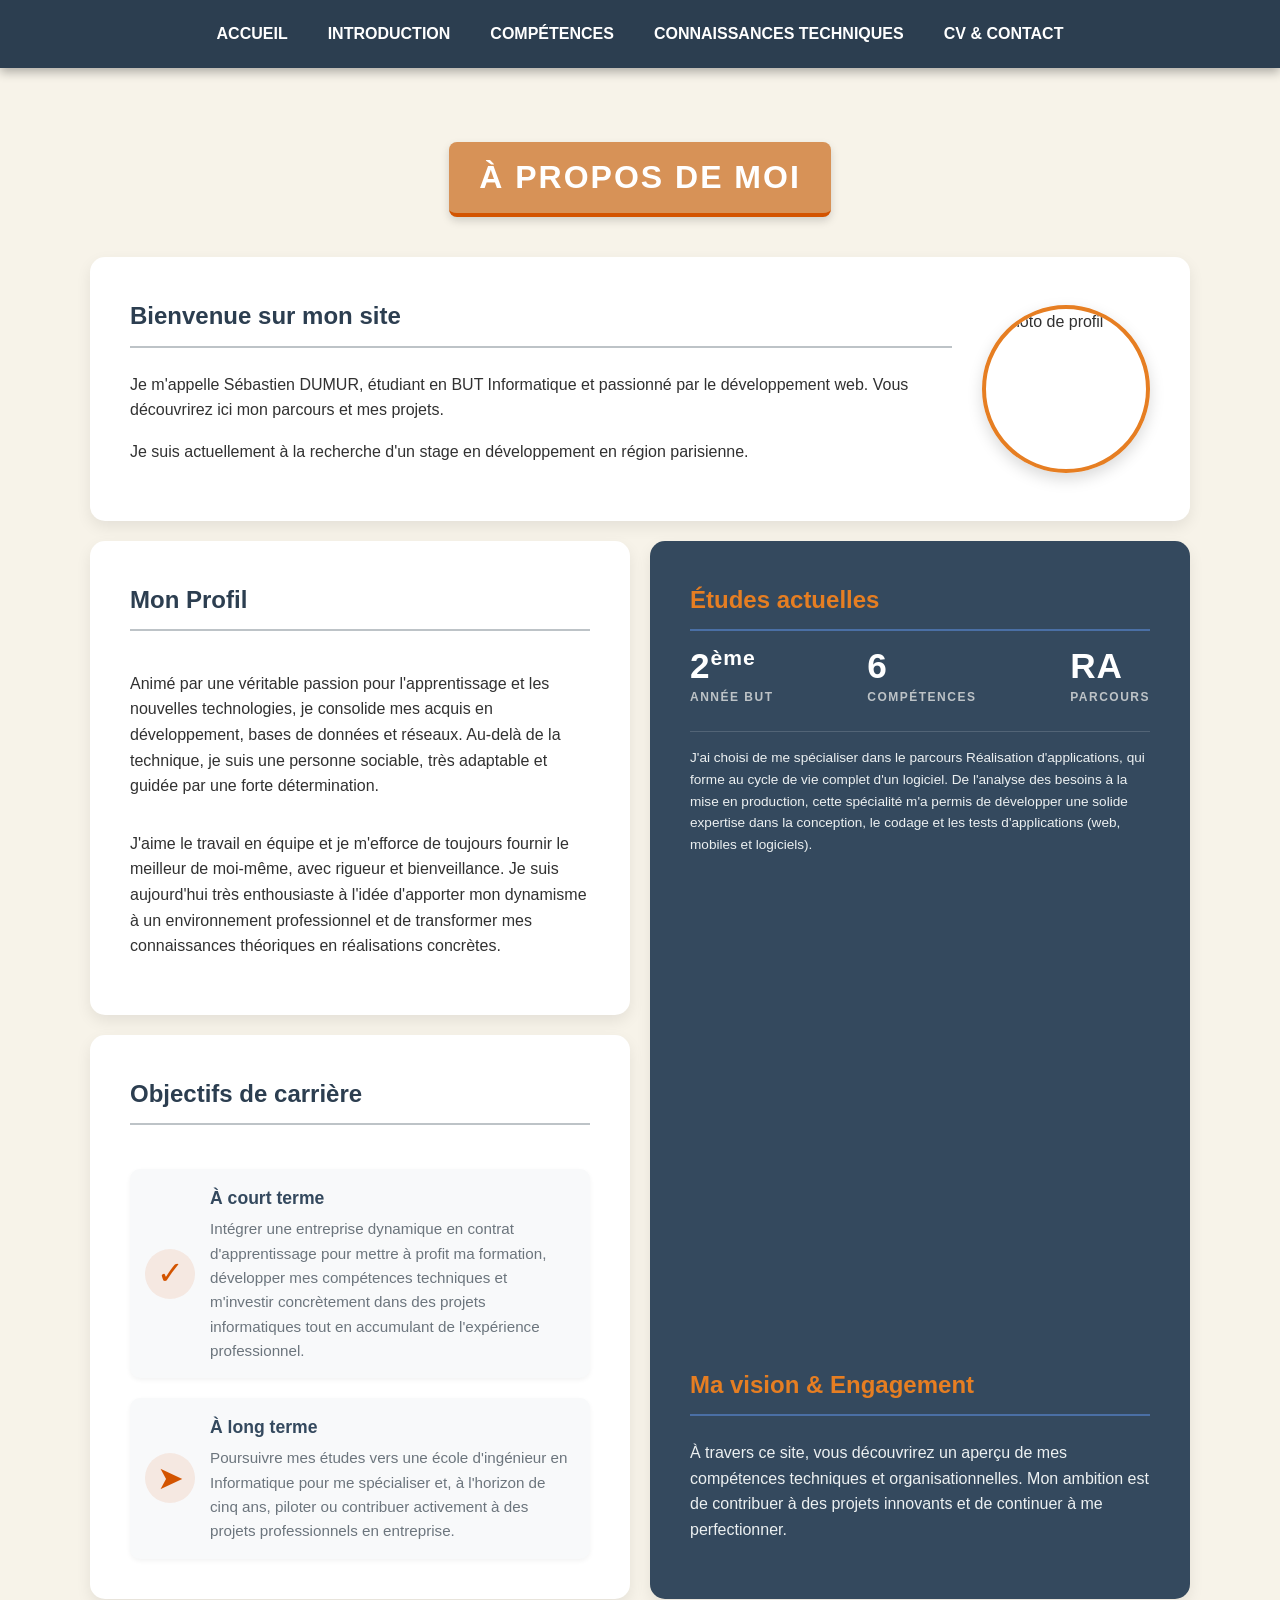
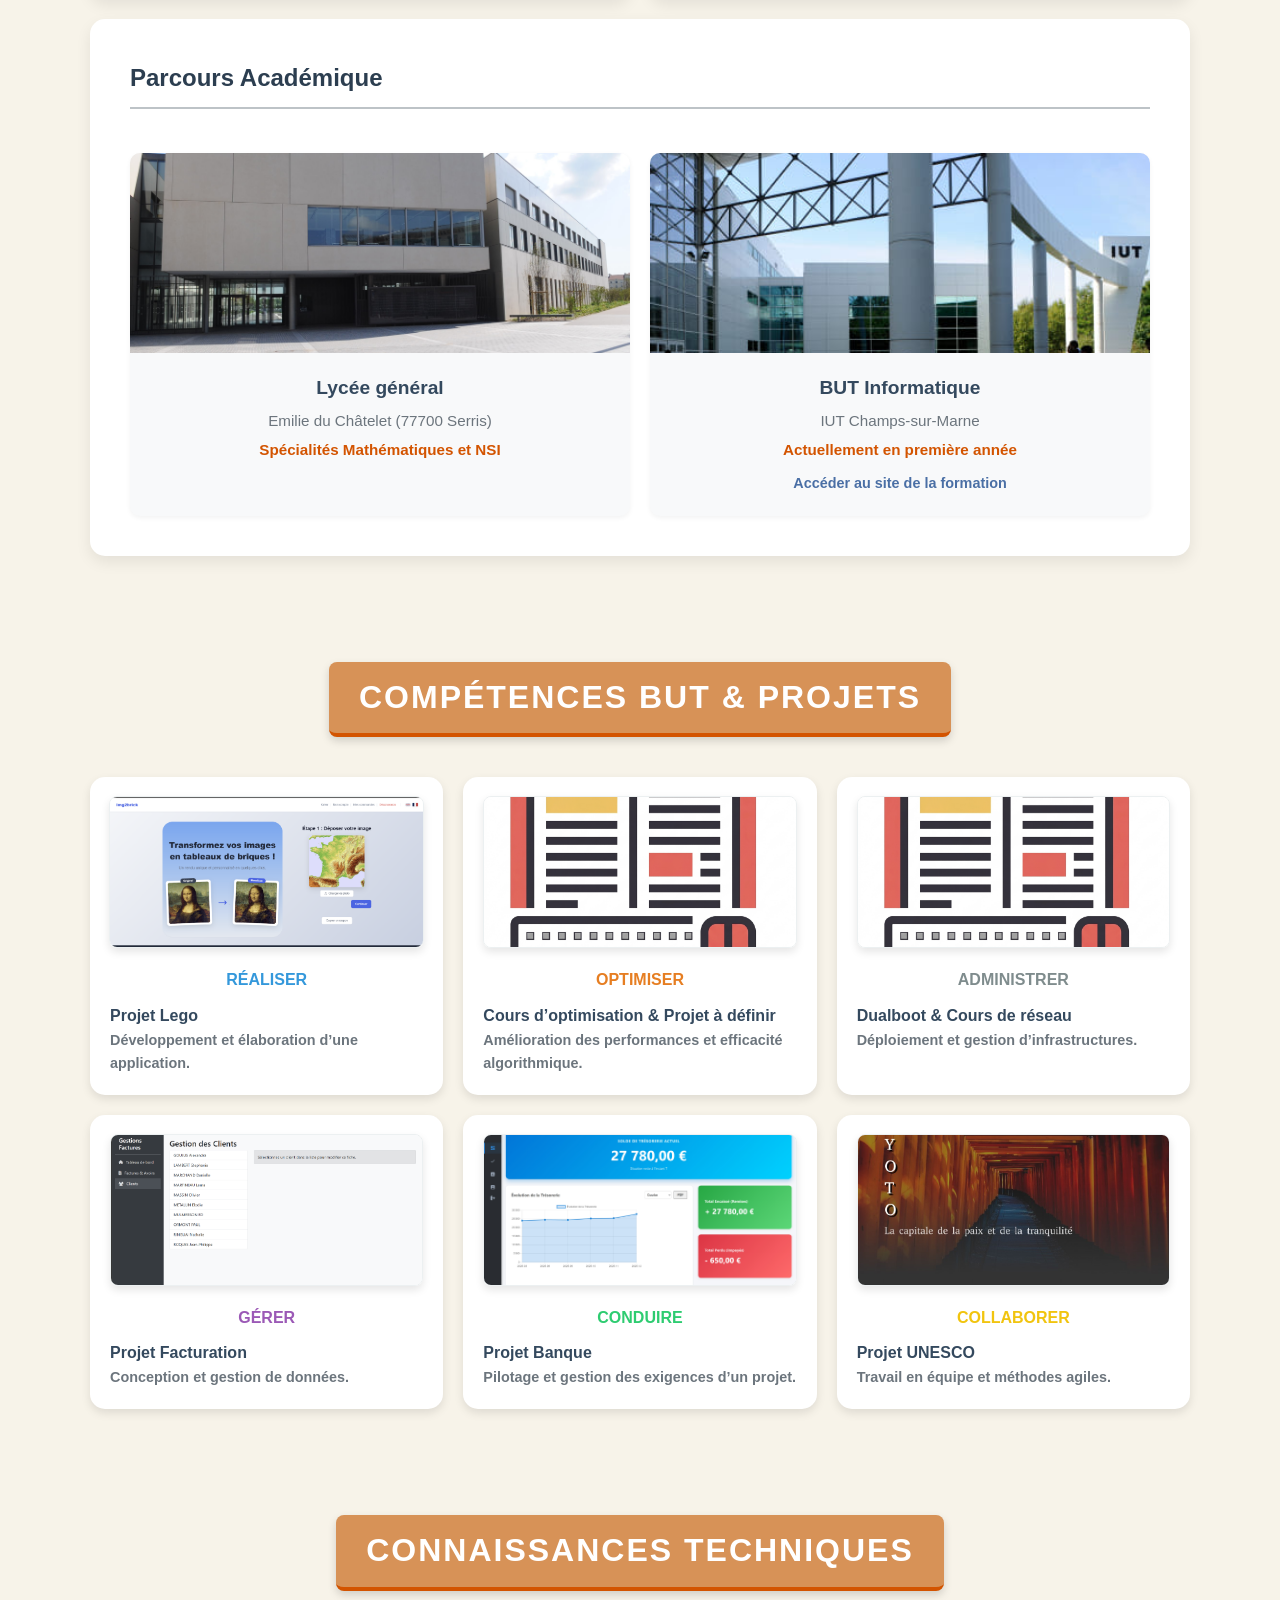
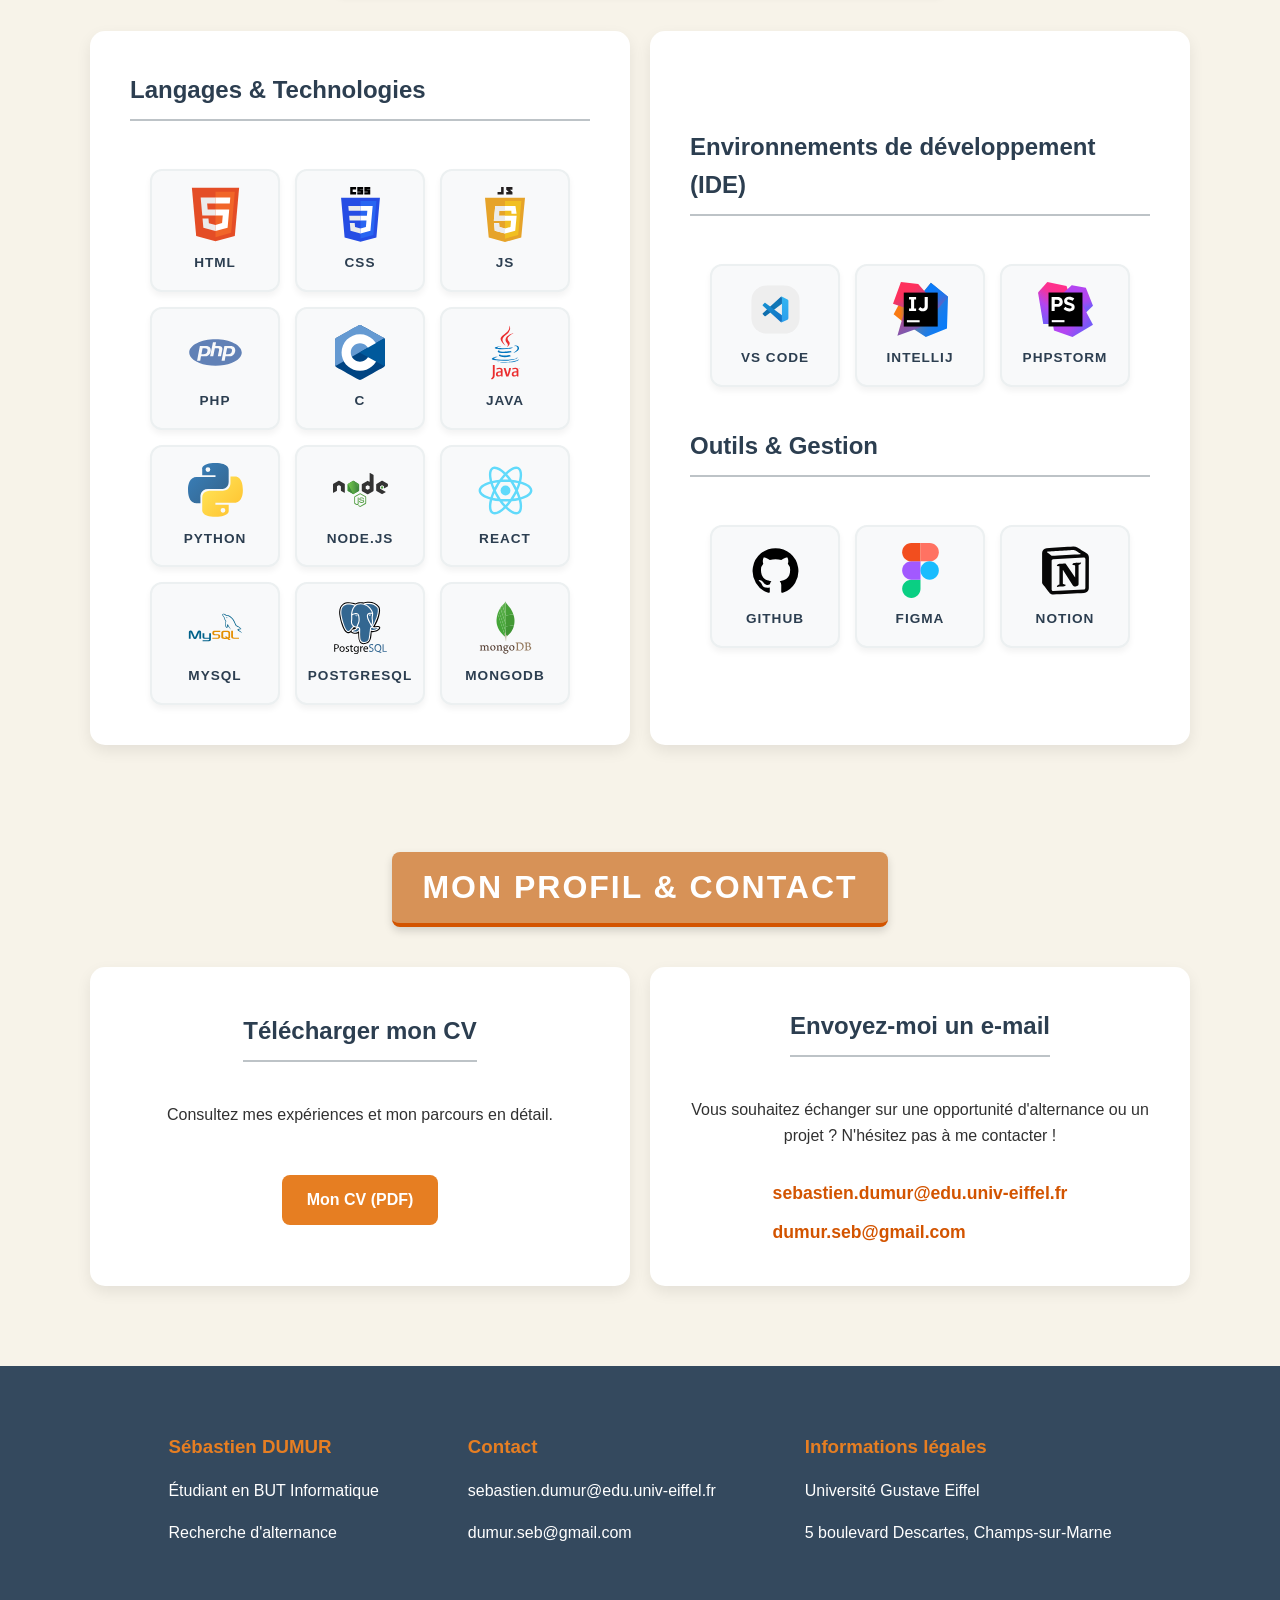
==== commit c7ad0c0b: "Add new version, more responsive for mobile device, integration of a better sliding for pics about m" ====
--- a/index.html
+++ b/index.html
@@ -71,7 +71,7 @@
                         </div>
                     </div>
                     <div class="goal-item long-term">
-                        <div class="icon-placeholder">🚀</div> 
+                        <div class="icon-placeholder">➤</div> 
                         <div class="goal-text">
                             <h4>À long terme</h4>
                             <p>Poursuivre mes études vers une école d'ingénieur en Informatique pour me spécialiser et, à l'horizon de cinq ans, piloter ou contribuer activement à des projets professionnels en entreprise.</p>
@@ -283,8 +283,8 @@
                     <h3>Envoyez-moi un e-mail</h3>
                     <p>Vous souhaitez échanger sur une opportunité d'alternance ou un projet ? N'hésitez pas à me contacter !</p>
                     <div style="margin-top: 15px; text-align: left;">
-                        <a href="mailto:sebastien.dumur@edu.univ-eiffel.fr" style="font-size: 1.1rem; display: block; margin-bottom: 10px;">✉️ sebastien.dumur@edu.univ-eiffel.fr</a>
-                        <a href="mailto:dumur.seb@gmail.com" style="font-size: 1.1rem; display: block;">✉️ dumur.seb@gmail.com</a>
+                        <a href="mailto:sebastien.dumur@edu.univ-eiffel.fr" style="font-size: 1.1rem; display: block; margin-bottom: 10px;">sebastien.dumur@edu.univ-eiffel.fr</a>
+                        <a href="mailto:dumur.seb@gmail.com" style="font-size: 1.1rem; display: block;">dumur.seb@gmail.com</a>
                     </div>
                 </div>
 
--- a/styles.css
+++ b/styles.css
@@ -719,6 +719,15 @@
     user-select: none;
     /* Empêche la sélection de l'image pendant le drag */
     -webkit-user-drag: none;
+    transition: transform 0.3s ease;
+    cursor: zoom-in;
+}
+
+
+.gallery-slide img.zoomed {
+    transform: scale(2.5);
+    cursor: zoom-out;
+    z-index: 10;
 }
 
 /* Compteur minimaliste en bas */
@@ -742,7 +751,7 @@
     position: absolute;
     top: 20px;
     right: 20px;
-    background: rgba(255, 255, 255, 0.2);
+    background: rgba(231, 76, 60, 0.9);
     color: white;
     border: none;
     width: 40px;
@@ -753,13 +762,13 @@
     display: flex;
     align-items: center;
     justify-content: center;
-    transition: background 0.3s;
+    transition: background 0.3s, transform 0.2s;
     z-index: 10001;
-    /* Au-dessus des images */
 }
 
 .gallery-close:hover {
-    background: rgba(231, 76, 60, 0.8);
+    background: rgba(192, 57, 43, 1);
+    transform: scale(1.1);
 }
 
 /* Responsive */
@@ -782,10 +791,6 @@
 
     .comp-title-main {
         font-size: 1.8rem;
-    }
-
-    .gallery-close {
-        display: none;
     }
 }
 
@@ -905,4 +910,27 @@
         flex-direction: column;
         text-align: center;
     }
+}
+
+/* #> Ajustement Navbar Mobile*/
+@media (max-width: 768px) {
+    nav {
+        flex-wrap: nowrap;
+        overflow-x: auto; /* Permet le défilement horizontal */
+        justify-content: flex-start;
+        padding: 0.8rem 1rem;
+        gap: 15px;
+        -ms-overflow-style: none;  /*Edge */
+        scrollbar-width: none;  /* Firefox */
+    }
+    
+    nav::-webkit-scrollbar {
+        display: none; /* Masque la scrollbar sur Chrome/Safari */
+    }
+    
+    nav a {
+        white-space: nowrap; /* Empêche le texte d'un lien de se couper en deux */
+        font-size: 0.85rem; /* Réduit légèrement la taille de la police */
+        padding: 5px;
+    }
 }
